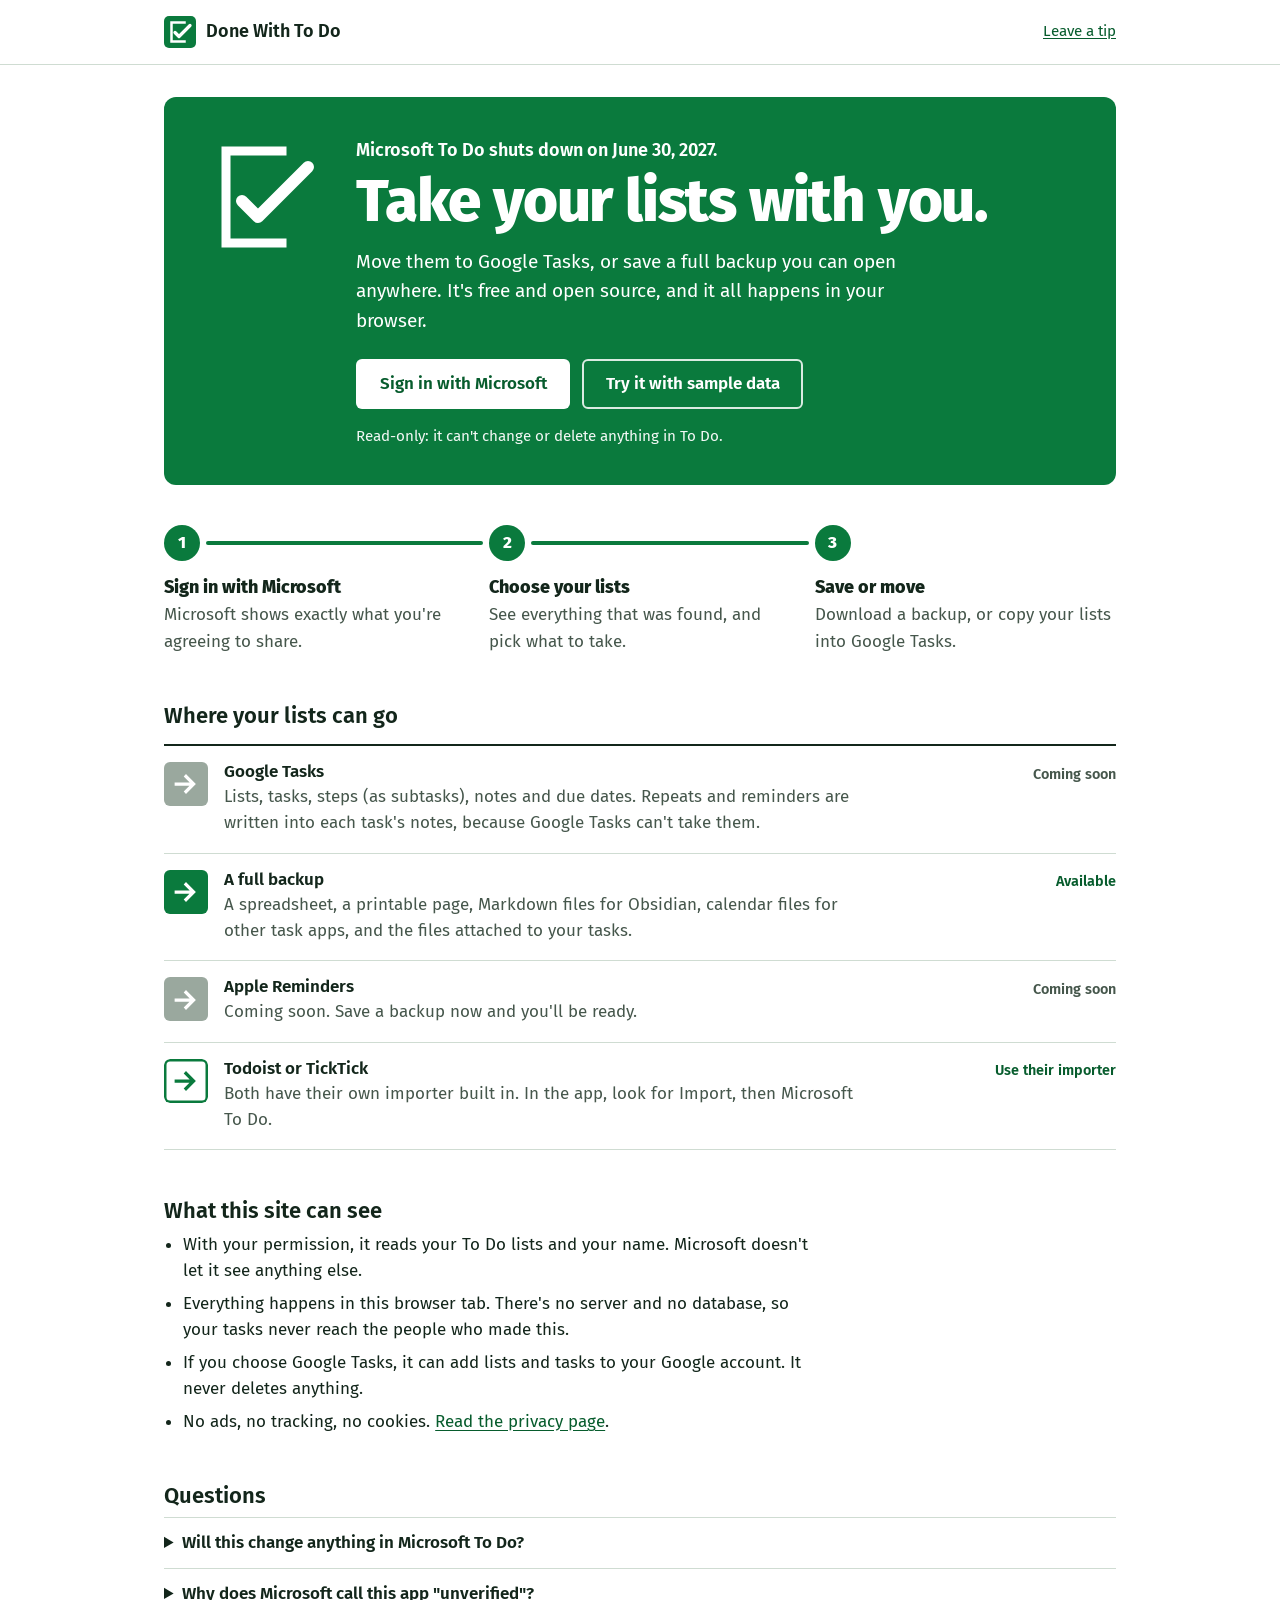
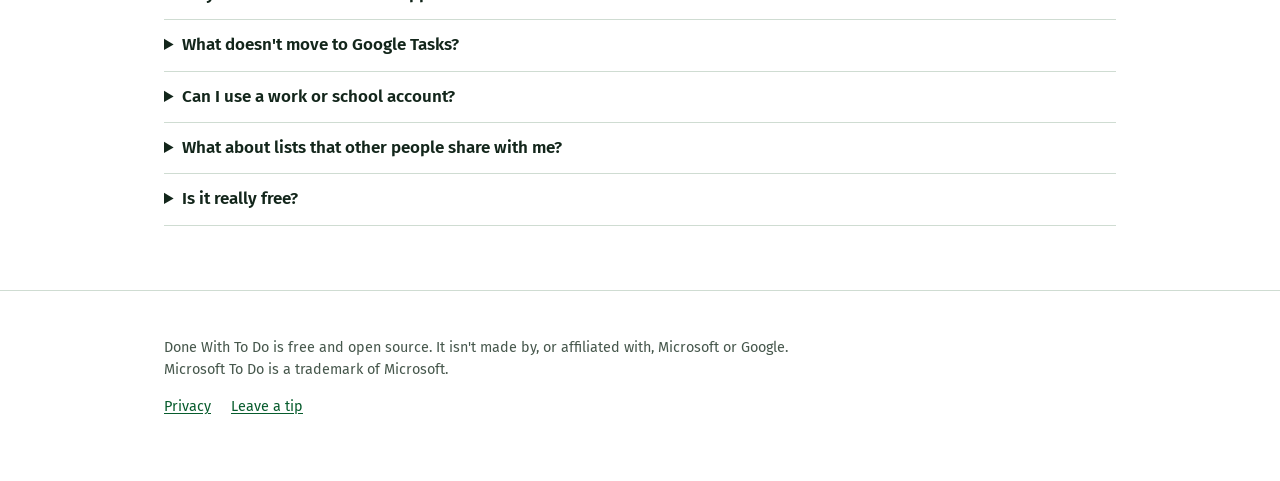
==== index.html @ 07e8172c "Add a link-preview image and canonical addresses Links shared on Reddit, X, Discord and elsewhere no" ====
<!DOCTYPE html>
<html lang="en">
<head>
  <meta charset="utf-8">
  <meta name="viewport" content="width=device-width, initial-scale=1">
  <meta http-equiv="Content-Security-Policy" content="default-src 'none'; script-src 'self' https://accounts.google.com/gsi/client; style-src 'self' 'unsafe-inline' https://accounts.google.com/gsi/style; font-src 'self'; img-src 'self' data: blob:; connect-src https://login.microsoftonline.com https://graph.microsoft.com https://tasks.googleapis.com https://accounts.google.com/gsi/ https://oauth2.googleapis.com; frame-src https://accounts.google.com/gsi/; base-uri 'none'; form-action 'none'; object-src 'none'">
  <meta name="color-scheme" content="light">
  <title>Done With To Do: take your Microsoft To Do lists with you</title>
  <meta name="description" content="Microsoft To Do shuts down on June 30, 2027. Move your lists to Google Tasks or save a full backup. Free, open source, and it all happens in your browser.">
  <meta property="og:title" content="Done With To Do">
  <meta property="og:description" content="Microsoft To Do shuts down on June 30, 2027. Move your lists to Google Tasks or save a full backup. Free and open source.">
  <meta property="og:type" content="website">
  <meta property="og:url" content="https://lifeboatlabs.github.io/done-with-todo/">
  <meta property="og:image" content="https://lifeboatlabs.github.io/done-with-todo/og-image.png">
  <meta property="og:image:width" content="1200">
  <meta property="og:image:height" content="630">
  <meta property="og:image:alt" content="Done With To Do: Microsoft To Do shuts down on June 30, 2027. Back up your lists, or move them to Google Tasks.">
  <meta name="twitter:card" content="summary_large_image">
  <link rel="canonical" href="https://lifeboatlabs.github.io/done-with-todo/">
  <link rel="icon" href="favicon.svg?v=4" type="image/svg+xml">
  <link rel="stylesheet" href="styles.css?v=4">
  <script src="config.js?v=4" defer></script>
  <script src="core.js?v=4" defer></script>
  <script src="zip.js?v=4" defer></script>
  <script src="microsoft.js?v=4" defer></script>
  <script src="google.js?v=4" defer></script>
  <script src="app.js?v=4" defer></script>
</head>
<body>
  <a class="skip" href="#main">Skip to the main content</a>

  <header class="site-header">
    <div class="wrap header-row">
      <a class="brand" href="./">
        <svg class="brand-mark" viewBox="0 0 64 64" aria-hidden="true"><rect width="64" height="64" rx="10"/><path class="mark-door" d="M41 13H15v38h26"/><path class="mark-check" d="M22 33l8 8 22-22"/></svg>
        <span>Done With To Do</span>
      </a>
      <nav class="header-links" aria-label="Project">
        <a id="header-source" href="#" hidden>Source code</a>
        <a id="header-donate" href="#" hidden>Leave a tip</a>
      </nav>
    </div>
  </header>

  <main id="main" class="wrap">
    <noscript><p class="notice notice-stop">This page needs JavaScript to read your lists. Nothing is sent anywhere except straight to Microsoft or Google.</p></noscript>

    <!-- Only the site owner sees this box, until the settings in config.js are filled in. -->
    <aside id="setup" class="notice notice-caution setup" hidden aria-labelledby="setup-title">
      <h2 id="setup-title">Setup mode</h2>
      <p>This box is for the person setting up the site. It disappears once <code>config.js</code> has a Microsoft client ID.</p>
      <dl class="setup-values">
        <dt>Site address, for Microsoft (redirect URI)</dt>
        <dd><code id="setup-address"></code> <button type="button" class="btn-small" data-copy="setup-address">Copy</button></dd>
        <dt>Site origin, for Google (JavaScript origin)</dt>
        <dd><code id="setup-origin"></code> <button type="button" class="btn-small" data-copy="setup-origin">Copy</button></dd>
      </dl>
      <ul class="setup-status">
        <li id="setup-ms-status"></li>
        <li id="setup-google-status"></li>
        <li id="setup-donate-status"></li>
      </ul>
      <p id="setup-file-warning" hidden><strong>You opened this page as a file.</strong> Sign-in only works from the site's web address, such as https://yourname.github.io/done-with-todo/.</p>
    </aside>

    <!-- START -->
    <section id="view-start" class="view" hidden aria-labelledby="start-title">
      <div class="sign">
        <svg class="sign-pictogram" viewBox="0 0 120 120" aria-hidden="true">
          <path class="pict-door" d="M78 14H22v92h56"/>
          <path class="pict-check" d="M38 64l16 16 50-50"/>
        </svg>
        <div class="sign-body">
          <p class="sign-lead">Microsoft To Do shuts down on June 30, 2027.</p>
          <h1 id="start-title" tabindex="-1">Take your lists with you.</h1>
          <p class="sign-text">Move them to Google Tasks, or save a full backup you can open anywhere. It's free and open source, and it all happens in your browser.</p>
          <div class="sign-actions">
            <button type="button" id="signin-ms" class="btn btn-sign">Sign in with Microsoft</button>
            <button type="button" id="try-demo" class="btn btn-sign-quiet">Try it with sample data</button>
          </div>
          <p class="sign-small" id="signin-note">Read-only: it can't change or delete anything in To Do.</p>
        </div>
      </div>

      <ol class="route" aria-label="How it works">
        <li><strong>Sign in with Microsoft</strong><span>Microsoft shows exactly what you're agreeing to share.</span></li>
        <li><strong>Choose your lists</strong><span>See everything that was found, and pick what to take.</span></li>
        <li><strong>Save or move</strong><span>Download a backup, or copy your lists into Google Tasks.</span></li>
      </ol>

      <section class="block" aria-labelledby="dest-title">
        <h2 id="dest-title">Where your lists can go</h2>
        <ul class="directions">
          <li class="direction">
            <span class="direction-arrow" aria-hidden="true"></span>
            <div><h3>Google Tasks</h3><p>Lists, tasks, steps (as subtasks), notes and due dates. Repeats and reminders are written into each task's notes, because Google Tasks can't take them.</p></div>
            <span class="direction-state" id="dest-google-state">Available</span>
          </li>
          <li class="direction">
            <span class="direction-arrow" aria-hidden="true"></span>
            <div><h3>A full backup</h3><p>A spreadsheet, a printable page, Markdown files for Obsidian, calendar files for other task apps, and the files attached to your tasks.</p></div>
            <span class="direction-state">Available</span>
          </li>
          <li class="direction direction-later">
            <span class="direction-arrow" aria-hidden="true"></span>
            <div><h3>Apple Reminders</h3><p>Coming soon. Save a backup now and you'll be ready.</p></div>
            <span class="direction-state">Coming soon</span>
          </li>
          <li class="direction direction-elsewhere">
            <span class="direction-arrow" aria-hidden="true"></span>
            <div><h3>Todoist or TickTick</h3><p>Both have their own importer built in. In the app, look for Import, then Microsoft To Do.</p></div>
            <span class="direction-state">Use their importer</span>
          </li>
        </ul>
      </section>

      <section class="block" aria-labelledby="trust-title">
        <h2 id="trust-title">What this site can see</h2>
        <ul class="plain-list">
          <li>With your permission, it reads your To Do lists and your name. Microsoft doesn't let it see anything else.</li>
          <li>Everything happens in this browser tab. There's no server and no database, so your tasks never reach the people who made this.</li>
          <li>If you choose Google Tasks, it can add lists and tasks to your Google account. It never deletes anything.</li>
          <li>No ads, no tracking, no cookies. <a href="privacy.html">Read the privacy page</a><span class="source-sentence" hidden>, or <a id="trust-source" href="#">read the code</a></span>.</li>
        </ul>
      </section>

      <section class="block" aria-labelledby="faq-title">
        <h2 id="faq-title">Questions</h2>
        <details><summary>Will this change anything in Microsoft To Do?</summary><p>No. It only asks Microsoft for permission to read. Your To Do lists stay exactly as they are until Microsoft closes the app.</p></details>
        <details><summary>Why does Microsoft call this app "unverified"?</summary><p>Microsoft only gives its "verified" badge to registered companies. This is a free project made by an individual, so it shows as unverified. The code is public, so anyone can check what it does.</p></details>
        <details><summary>What doesn't move to Google Tasks?</summary><p>Google Tasks has no repeats, reminders, importance or attachments. Those details are written into each task's notes, and kept in full in the backup. Microsoft doesn't share My Day or list groups with other apps, so nothing can copy those.</p></details>
        <details><summary>Can I use a work or school account?</summary><p>Usually. Some organisations block apps they haven't approved. If yours does, Microsoft will say an administrator needs to approve it. Microsoft is moving work and school accounts to Planner.</p></details>
        <details><summary>What about lists that other people share with me?</summary><p>They're included. The people on a shared list don't come along, so share the new list with them again in your new app.</p></details>
        <details><summary>Is it really free?</summary><p>Yes, with no catch. If it helps you, a star on GitHub helps other people find it<span class="donate-sentence" hidden>, and a <a class="donate-link" href="#">tip</a> keeps it going</span>.</p></details>
      </section>
    </section>

    <!-- LOADING -->
    <section id="view-loading" class="view" hidden aria-labelledby="loading-title">
      <div class="panel">
        <h1 id="loading-title" tabindex="-1">Reading your lists</h1>
        <p id="loading-detail" aria-live="polite">Connecting to Microsoft.</p>
        <progress id="loading-bar" aria-labelledby="loading-title"></progress>
        <p class="muted">Big accounts can take a minute or two. Nothing is being changed.</p>
      </div>
    </section>

    <!-- OVERVIEW -->
    <section id="view-overview" class="view" hidden aria-labelledby="overview-title">
      <div class="overview-head">
        <div>
          <h1 id="overview-title" tabindex="-1">Here's what we found</h1>
          <p id="ov-account" class="muted"></p>
        </div>
        <button type="button" id="start-over" class="btn btn-quiet">Start over</button>
      </div>
      <p id="ov-summary" class="summary"></p>
      <div id="ov-att-warning" class="notice notice-caution" hidden>
        <p id="ov-att-text"></p>
        <details><summary>Technical details</summary><pre id="ov-att-details"></pre></details>
      </div>
      <p id="ov-empty" class="notice notice-caution" hidden>No tasks were found in this account. If you use To Do with a different Microsoft account, such as a work account, click Start over and choose that one.</p>

      <section class="block" aria-labelledby="lists-title">
        <div class="block-head">
          <h2 id="lists-title">Your lists</h2>
          <p class="inline-actions"><button type="button" id="ov-select-all" class="btn-link">Select all</button> <button type="button" id="ov-select-none" class="btn-link">Select none</button></p>
        </div>
        <div class="table-scroll">
          <table class="lists">
            <thead><tr><th scope="col"><span class="visually-hidden">Include</span></th><th scope="col">List</th><th scope="col" class="num">Open</th><th scope="col" class="num">Done</th></tr></thead>
            <tbody id="ov-lists"></tbody>
          </table>
        </div>
        <p class="muted small">The backup always includes every list. Your choices here decide what moves to Google Tasks.</p>
      </section>

      <div class="destinations">
        <section class="dest dest-backup" aria-labelledby="backup-title">
          <h2 id="backup-title">Save a full backup</h2>
          <p>One zip file with a spreadsheet, a printable page, Markdown for Obsidian, calendar files for other task apps<span id="backup-att-phrase">, and your attachments</span>.</p>
          <label class="check" id="opt-attachments-row"><input type="checkbox" id="opt-attachments" checked> <span id="opt-attachments-label">Include attachments</span></label>
          <p class="actions">
            <button type="button" id="backup-zip" class="btn btn-go">Download backup (.zip)</button>
          </p>
          <p class="actions-secondary">
            <button type="button" id="backup-print" class="btn-link">Open a printable page</button>
            <button type="button" id="backup-csv" class="btn-link">Download just the spreadsheet</button>
          </p>
          <p id="backup-status" class="status" aria-live="polite"></p>
          <div id="backup-thanks" class="thanks" hidden></div>
        </section>

        <section class="dest dest-google" aria-labelledby="google-title">
          <h2 id="google-title">Move to Google Tasks</h2>
          <p>Each list you picked becomes a new list in Google Tasks. Steps become subtasks. Repeats, reminders and importance go into each task's notes.</p>
          <label class="check"><input type="checkbox" id="opt-completed"> <span>Copy completed tasks too</span></label>
          <p class="actions">
            <button type="button" id="google-move" class="btn btn-go">Move to Google Tasks</button>
          </p>
          <p id="google-estimate" class="muted small"></p>
          <p id="google-status" class="status" aria-live="polite"></p>
        </section>
      </div>

      <section class="block" aria-labelledby="other-title">
        <h2 id="other-title">Somewhere else?</h2>
        <ul class="plain-list">
          <li><strong>Apple Reminders:</strong> coming soon. Save the backup now and you'll be ready.</li>
          <li><strong>Todoist or TickTick:</strong> both have an importer built in. Look for Import, then Microsoft To Do.</li>
          <li><strong>Obsidian, Thunderbird, Nextcloud and other apps:</strong> use the Markdown or calendar files in the backup.</li>
        </ul>
      </section>
    </section>

    <!-- GOOGLE TRANSFER -->
    <section id="view-google" class="view" hidden aria-labelledby="g-title">
      <div class="panel" id="g-running">
        <h1 id="g-title" tabindex="-1">Copying to Google Tasks</h1>
        <p id="g-detail" aria-live="polite">Starting.</p>
        <progress id="g-bar" value="0" max="1" aria-labelledby="g-title"></progress>
        <p class="muted">Keep this tab open until it finishes. Your To Do lists aren't touched.</p>
      </div>

      <div class="panel" id="g-paused" hidden>
        <h1 tabindex="-1">Paused</h1>
        <p id="g-paused-msg"></p>
        <p class="muted">Everything copied so far is safe in Google Tasks. Continue picks up where it stopped, without making duplicates.</p>
        <p class="actions"><button type="button" id="g-continue" class="btn btn-go">Continue</button> <button type="button" id="g-stop" class="btn btn-quiet">Back to my lists</button></p>
      </div>

      <div id="g-done" hidden>
        <div class="sign sign-done">
          <svg class="sign-pictogram" viewBox="0 0 120 120" aria-hidden="true">
            <path class="pict-door" d="M78 14H22v92h56"/>
            <path class="pict-check pict-check-draw" d="M38 64l16 16 50-50"/>
          </svg>
          <div class="sign-body">
            <h1 id="g-done-title" tabindex="-1">Done. Your lists are in Google Tasks.</h1>
            <p class="sign-text" id="g-done-summary"></p>
            <div class="sign-actions">
              <a id="g-open" class="btn btn-sign" href="https://tasks.google.com/" target="_blank" rel="noopener">Open Google Tasks</a>
              <button type="button" id="g-back" class="btn btn-sign-quiet">Back to my lists</button>
            </div>
          </div>
        </div>
        <section class="block" aria-labelledby="g-notes-title">
          <h2 id="g-notes-title">Good to know</h2>
          <ul class="plain-list" id="g-done-notes"></ul>
          <details id="g-failures" hidden><summary id="g-failures-summary"></summary><ul id="g-failures-list" class="plain-list small"></ul></details>
        </section>
        <div id="g-thanks" class="thanks" hidden></div>
      </div>
    </section>

    <!-- ERROR -->
    <section id="view-error" class="view" hidden aria-labelledby="err-title">
      <div class="notice notice-stop">
        <h1 id="err-title" tabindex="-1">Something went wrong</h1>
        <p id="err-message"></p>
        <details id="err-details-box" hidden><summary>Technical details</summary><pre id="err-details"></pre></details>
        <p class="actions"><button type="button" id="err-retry" class="btn btn-go">Try again</button></p>
      </div>
    </section>
  </main>

  <footer class="site-footer">
    <div class="wrap">
      <p>Done With To Do is free and open source. It isn't made by, or affiliated with, Microsoft or Google. Microsoft To Do is a trademark of Microsoft.</p>
      <p class="footer-links"><a href="privacy.html">Privacy</a> <a id="footer-source" href="#" hidden>Source code</a> <a id="footer-donate" href="#" hidden>Leave a tip</a></p>
    </div>
  </footer>
</body>
</html>
---- styles.css ----
/*
 * Done With To Do: styles.
 * The look borrows from public safety signs: green means the way out and "go",
 * yellow means caution (setup), red means stop (errors). Colour always carries meaning.
 */

@font-face { font-family: "Fira Sans"; src: url("fira-sans-400.woff") format("woff"); font-weight: 400; font-style: normal; font-display: swap; unicode-range: U+0000-017F, U+02BB-02DC, U+2000-206F, U+20AC, U+2122, U+2190-2199, U+2212, U+2215, U+2713-2714, U+FFFD; }
@font-face { font-family: "Fira Sans"; src: url("fira-sans-600.woff") format("woff"); font-weight: 600; font-style: normal; font-display: swap; unicode-range: U+0000-017F, U+02BB-02DC, U+2000-206F, U+20AC, U+2122, U+2190-2199, U+2212, U+2215, U+2713-2714, U+FFFD; }
@font-face { font-family: "Fira Sans"; src: url("fira-sans-800.woff") format("woff"); font-weight: 800; font-style: normal; font-display: swap; unicode-range: U+0000-017F, U+02BB-02DC, U+2000-206F, U+20AC, U+2122, U+2190-2199, U+2212, U+2215, U+2713-2714, U+FFFD; }

:root {
  --green: #0a7a3d;        /* the way out: primary actions, success */
  --green-deep: #075c2d;
  --green-tint: #e3f1e8;
  --ink: #13261b;          /* text */
  --ink-soft: #46574c;     /* secondary text */
  --mist: #eef3ef;         /* quiet panels */
  --line: #cfdcd2;
  --caution: #f5c400;      /* setup mode, focus on green */
  --caution-ink: #2b2300;
  --stop: #b42318;         /* errors */
  --stop-tint: #fdeceb;
  --paper: #ffffff;
  --radius-sign: 12px;
  --radius-control: 6px;
  --font: "Fira Sans", "Segoe UI", -apple-system, BlinkMacSystemFont, Roboto, "Helvetica Neue", Arial, sans-serif;
}

*, *::before, *::after { box-sizing: border-box; }
html { -webkit-text-size-adjust: 100%; }
body {
  margin: 0; background: var(--paper); color: var(--ink);
  font-family: var(--font); font-size: 1.0625rem; line-height: 1.55;
  font-variant-numeric: lining-nums;
}
[hidden] { display: none !important; }
img, svg { display: block; }
a { color: var(--green-deep); text-underline-offset: 0.15em; }
a:hover { color: var(--green); }
code { font-family: ui-monospace, "SFMono-Regular", Menlo, Consolas, monospace; font-size: 0.92em; word-break: break-all; }
p, li { max-width: 40rem; }
h1, h2, h3 { line-height: 1.15; margin: 0 0 0.5rem; }
h1 { font-size: 2rem; font-weight: 800; letter-spacing: -0.01em; }
h2 { font-size: 1.375rem; font-weight: 600; }
h3 { font-size: 1.0625rem; font-weight: 600; margin: 0 0 0.15rem; }
h1:focus { outline: none; }

:focus-visible { outline: 3px solid var(--ink); outline-offset: 2px; }
.sign :focus-visible { outline-color: var(--caution); }

.wrap { width: 100%; max-width: 62rem; margin: 0 auto; padding: 0 1.25rem; }
.visually-hidden { position: absolute; width: 1px; height: 1px; overflow: hidden; clip: rect(0 0 0 0); white-space: nowrap; }
.skip { position: absolute; left: 1rem; top: -3rem; background: var(--ink); color: #fff; padding: 0.5rem 0.75rem; border-radius: var(--radius-control); z-index: 10; }
.skip:focus { top: 0.75rem; }
.muted { color: var(--ink-soft); }
.small { font-size: 0.9rem; }

/* ---------------------------------------------------------------- header and footer */

.site-header { border-bottom: 1px solid var(--line); }
.header-row { display: flex; align-items: center; justify-content: space-between; gap: 1rem; min-height: 4rem; }
.brand { display: inline-flex; align-items: center; gap: 0.6rem; color: var(--ink); text-decoration: none; font-weight: 600; font-size: 1.125rem; }
.brand:hover { color: var(--ink); }
.brand-mark { width: 2rem; height: 2rem; }
.brand-mark rect { fill: var(--green); }
.brand-mark path { fill: none; stroke: #fff; }
.brand-mark .mark-door { stroke-width: 5; stroke-linecap: square; }
.brand-mark .mark-check { stroke-width: 6.5; stroke-linecap: round; stroke-linejoin: round; }
.header-links { display: flex; gap: 1.25rem; font-size: 0.95rem; }

.site-footer { margin-top: 4rem; padding: 2rem 0 3rem; border-top: 1px solid var(--line); color: var(--ink-soft); font-size: 0.9rem; }
.footer-links { display: flex; flex-wrap: wrap; gap: 1.25rem; }

.site-header { margin-bottom: 2rem; }

/* ---------------------------------------------------------------- the sign (hero) */

.sign {
  display: grid; grid-template-columns: 7.5rem 1fr; gap: 2rem; align-items: start;
  background: var(--green); color: #fff; border-radius: var(--radius-sign);
  padding: 2.5rem 2.5rem 2.25rem;
}
.sign-pictogram { width: 7.5rem; height: 7.5rem; }
.sign-pictogram path { fill: none; stroke: #fff; }
.pict-door { stroke-width: 9; stroke-linecap: square; stroke-linejoin: miter; }
.pict-check { stroke-width: 12; stroke-linecap: round; stroke-linejoin: round; }
.sign-lead { margin: 0 0 0.4rem; font-size: 1.125rem; font-weight: 600; }
.sign h1 { font-size: clamp(2.4rem, 1.6rem + 3.2vw, 3.75rem); line-height: 1.02; letter-spacing: -0.02em; margin-bottom: 0.9rem; }
.sign-text { font-size: 1.1875rem; margin: 0 0 1.5rem; max-width: 36rem; }
.sign-actions { display: flex; flex-wrap: wrap; gap: 0.75rem; align-items: center; }
.sign-small { margin: 1rem 0 0; font-size: 0.95rem; opacity: 0.95; }
.sign-done { margin-bottom: 2rem; }

/* ---------------------------------------------------------------- buttons */

.btn {
  display: inline-flex; align-items: center; justify-content: center; gap: 0.5rem;
  font: inherit; font-weight: 600; line-height: 1.2; text-decoration: none; cursor: pointer;
  border: 2px solid transparent; border-radius: var(--radius-control);
  padding: 0.8rem 1.35rem; min-height: 3rem;
}
.btn:disabled { cursor: not-allowed; }
.btn-sign { background: #fff; color: var(--green-deep); }
.btn-sign:hover { background: var(--green-tint); color: var(--green-deep); }
.btn-sign:disabled { background: rgba(255, 255, 255, 0.55); color: var(--green-deep); }
.btn-sign-quiet { background: transparent; color: #fff; border-color: rgba(255, 255, 255, 0.85); }
.btn-sign-quiet:hover { background: rgba(255, 255, 255, 0.12); color: #fff; }
.btn-go { background: var(--green); color: #fff; }
.btn-go:hover { background: var(--green-deep); color: #fff; }
.btn-go:disabled { background: #a9b8ad; color: #fff; }
.btn-quiet { background: #fff; color: var(--ink); border-color: var(--line); }
.btn-quiet:hover { border-color: var(--ink-soft); }
.btn-link { font: inherit; background: none; border: 0; padding: 0.25rem 0; color: var(--green-deep); text-decoration: underline; text-underline-offset: 0.15em; cursor: pointer; }
.btn-link:hover { color: var(--green); }
.btn-small { font: inherit; font-size: 0.85rem; font-weight: 600; padding: 0.2rem 0.6rem; border-radius: 4px; border: 1.5px solid var(--caution-ink); background: transparent; color: var(--caution-ink); cursor: pointer; }
.btn[aria-busy="true"] { opacity: 0.75; cursor: progress; }

/* ---------------------------------------------------------------- the route (how it works) */

.route { list-style: none; counter-reset: stop; margin: 2.5rem 0 1rem; padding: 0; display: grid; grid-template-columns: repeat(3, 1fr); gap: 1.5rem; position: relative; }
.route li { counter-increment: stop; position: relative; padding-top: 3.1rem; max-width: none; }
.route li:not(:last-child)::after { content: ""; position: absolute; top: calc(1.125rem - 2px); left: calc(2.25rem + 6px); right: calc(-1.5rem + 6px); height: 4px; background: var(--green); border-radius: 2px; }
.route li::before {
  content: counter(stop); position: absolute; top: 0; left: 0; width: 2.25rem; height: 2.25rem; border-radius: 50%;
  background: var(--green); color: #fff; font-weight: 800; display: grid; place-items: center; box-shadow: 0 0 0 5px var(--paper);
}
.route strong { display: block; font-size: 1.125rem; }
.route span { display: block; color: var(--ink-soft); }

/* ---------------------------------------------------------------- blocks */

.block { margin-top: 3rem; }
.block-head { display: flex; flex-wrap: wrap; align-items: baseline; justify-content: space-between; gap: 0.5rem 1rem; }
.inline-actions { display: flex; gap: 1rem; margin: 0; }
.plain-list { padding-left: 1.2rem; margin: 0.5rem 0; }
.plain-list li { margin: 0.4rem 0; }

/* direction signs */
.directions { list-style: none; margin: 1rem 0 0; padding: 0; border-top: 2px solid var(--ink); }
.direction { max-width: none; display: grid; grid-template-columns: 2.75rem 1fr auto; gap: 1rem; align-items: start; padding: 1rem 0; border-bottom: 1px solid var(--line); }
.direction p { margin: 0; color: var(--ink-soft); }
.direction-arrow {
  width: 2.75rem; height: 2.75rem; border-radius: 6px; background: var(--green) no-repeat center / 1.6rem;
  background-image: url("data:image/svg+xml,%3Csvg xmlns='http://www.w3.org/2000/svg' viewBox='0 0 24 24'%3E%3Cpath d='M3 12h15M12 5l7 7-7 7' fill='none' stroke='%23fff' stroke-width='3' stroke-linecap='square'/%3E%3C/svg%3E");
}
.direction-state { font-size: 0.9rem; font-weight: 600; color: var(--green-deep); white-space: nowrap; padding-top: 0.1rem; }
.direction-later .direction-arrow { background-color: #9aa89e; }
.direction-later .direction-state, .direction-unavailable .direction-state { color: var(--ink-soft); }
.direction-elsewhere .direction-arrow { background-color: #fff; box-shadow: inset 0 0 0 2.5px var(--green);
  background-image: url("data:image/svg+xml,%3Csvg xmlns='http://www.w3.org/2000/svg' viewBox='0 0 24 24'%3E%3Cpath d='M3 12h15M12 5l7 7-7 7' fill='none' stroke='%230a7a3d' stroke-width='3' stroke-linecap='square'/%3E%3C/svg%3E"); }
.direction-unavailable .direction-arrow { background-color: #9aa89e; }

details { border-top: 1px solid var(--line); padding: 0.75rem 0; }
details:last-of-type { border-bottom: 1px solid var(--line); }
summary { cursor: pointer; font-weight: 600; }
details p { margin: 0.5rem 0 0.25rem; color: var(--ink-soft); }

/* ---------------------------------------------------------------- notices */

.notice { border-radius: 8px; padding: 1.25rem 1.5rem; margin: 0 0 2rem; }
.notice h1, .notice h2 { margin-bottom: 0.5rem; }
.notice-caution { background: var(--caution); color: var(--caution-ink); }
.notice-caution a { color: var(--caution-ink); }
.notice-stop { background: var(--stop-tint); border-left: 6px solid var(--stop); }
.notice-stop h1 { color: var(--stop); font-size: 1.75rem; }
.notice pre { white-space: pre-wrap; font-size: 0.85rem; background: rgba(255, 255, 255, 0.6); padding: 0.75rem; border-radius: 6px; }

.setup h2 { font-size: 1.25rem; font-weight: 800; }
.setup p { margin: 0.25rem 0 0.75rem; }
.setup-values { margin: 0.5rem 0; }
.setup-values dt { font-weight: 600; margin-top: 0.6rem; }
.setup-values dd { margin: 0.2rem 0 0; display: flex; flex-wrap: wrap; align-items: center; gap: 0.5rem; }
.setup-values code { background: rgba(255, 255, 255, 0.7); padding: 0.2rem 0.45rem; border-radius: 4px; }
.setup-status { margin: 0.75rem 0 0; padding-left: 1.2rem; }

/* ---------------------------------------------------------------- panels and progress */

.panel { border: 1px solid var(--line); border-radius: 10px; padding: 2rem; }
.panel h1 { font-size: 1.75rem; }
progress {
  -webkit-appearance: none; appearance: none; display: block; width: 100%; height: 14px; margin: 1rem 0;
  border: 0; border-radius: 7px; background: var(--mist); overflow: hidden; color: var(--green);
}
progress::-webkit-progress-bar { background: var(--mist); border-radius: 7px; }
progress::-webkit-progress-value { background: var(--green); border-radius: 7px; transition: width 0.3s ease; }
progress::-moz-progress-bar { background: var(--green); border-radius: 7px; }
progress:indeterminate { background: repeating-linear-gradient(-45deg, var(--mist) 0 14px, var(--green-tint) 14px 28px); background-size: 40px 14px; animation: crawl 1s linear infinite; }
progress:indeterminate::-webkit-progress-bar { background: transparent; }
progress:indeterminate::-moz-progress-bar { background: transparent; }
@keyframes crawl { to { background-position: 40px 0; } }

/* ---------------------------------------------------------------- overview */

.overview-head { display: flex; flex-wrap: wrap; justify-content: space-between; align-items: flex-start; gap: 1rem; }
.overview-head p { margin: 0; }
.summary { font-size: 1.25rem; margin: 1.25rem 0 0; max-width: 44rem; }
.table-scroll { overflow-x: auto; margin-top: 0.75rem; }
table.lists { width: 100%; border-collapse: collapse; border-top: 2px solid var(--ink); }
table.lists th { text-align: left; font-size: 0.9rem; font-weight: 600; color: var(--ink-soft); padding: 0.6rem 0.5rem; border-bottom: 1px solid var(--line); }
table.lists td { padding: 0.65rem 0.5rem; border-bottom: 1px solid var(--line); vertical-align: middle; }
table.lists .num { text-align: right; font-variant-numeric: tabular-nums; width: 4.5rem; }
table.lists .cell-check { width: 2.5rem; }
table.lists label { display: flex; flex-wrap: wrap; align-items: center; gap: 0.5rem; cursor: pointer; }
input[type="checkbox"] { width: 1.2rem; height: 1.2rem; accent-color: var(--green); margin: 0; cursor: pointer; }
.tag { font-size: 0.8rem; font-weight: 600; color: var(--ink-soft); background: var(--mist); border-radius: 4px; padding: 0.1rem 0.45rem; }
.tag-moved { color: var(--green-deep); background: var(--green-tint); }

.destinations { display: grid; grid-template-columns: 1fr 1fr; gap: 1.5rem; margin-top: 2.5rem; }
.dest { border: 1px solid var(--line); border-top: 8px solid var(--green); border-radius: 8px; padding: 1.5rem; display: flex; flex-direction: column; }
.dest p { margin: 0.25rem 0 0.75rem; }
.dest .actions { margin: 0.5rem 0 0.25rem; }
.dest-unavailable { border-top-color: #9aa89e; }
.check { display: flex; align-items: center; gap: 0.6rem; margin: 0.25rem 0 0.75rem; cursor: pointer; }
.actions { display: flex; flex-wrap: wrap; gap: 0.75rem; align-items: center; }
.actions-secondary { display: flex; flex-wrap: wrap; gap: 0.5rem 1.25rem; margin: 0.5rem 0 0; }
.status { min-height: 1.5em; margin: 0.75rem 0 0; font-weight: 600; }
.status-error { color: var(--stop); }

/* thank-you card */
.thanks { background: var(--mist); border-radius: 8px; padding: 1.25rem 1.5rem; margin-top: 1.25rem; }
.thanks p { margin: 0 0 0.75rem; }
.thanks .thanks-title { font-weight: 800; font-size: 1.125rem; margin-bottom: 0.25rem; }

/* privacy page */
.prose h1 { font-size: 2.25rem; }
.prose h2 { margin-top: 2.25rem; }
.prose code { background: var(--mist); padding: 0.05rem 0.3rem; border-radius: 4px; }

/* ---------------------------------------------------------------- the one moment of motion: the check draws itself */

.pict-check-draw { stroke-dasharray: 120; stroke-dashoffset: 120; animation: draw 0.7s ease-out 0.2s forwards; }
@keyframes draw { to { stroke-dashoffset: 0; } }
@media (prefers-reduced-motion: reduce) {
  .pict-check-draw { animation: none; stroke-dashoffset: 0; }
  progress:indeterminate { animation: none; }
  progress::-webkit-progress-value { transition: none; }
}

/* ---------------------------------------------------------------- small screens */

@media (max-width: 720px) {
  .site-header { margin-bottom: 1.25rem; }
  .sign { grid-template-columns: 1fr; gap: 1rem; padding: 1.75rem 1.4rem; }
  .sign-pictogram { width: 4rem; height: 4rem; }
  .sign-text { font-size: 1.0625rem; }
  .sign-actions .btn { width: 100%; }
  .route { grid-template-columns: 1fr; gap: 1.25rem; }
  .route li { padding: 0 0 0 3.25rem; min-height: 2.25rem; }
  .route li:not(:last-child)::after { top: calc(2.25rem + 6px); bottom: calc(-1.25rem + 6px); left: calc(1.125rem - 2px); right: auto; width: 4px; height: auto; }
  .direction { grid-template-columns: 2.75rem 1fr; }
  .direction-state { grid-column: 2; padding-top: 0; }
  .destinations { grid-template-columns: 1fr; }
  .header-links { gap: 0.9rem; font-size: 0.9rem; }
  .panel { padding: 1.5rem 1.25rem; }
}
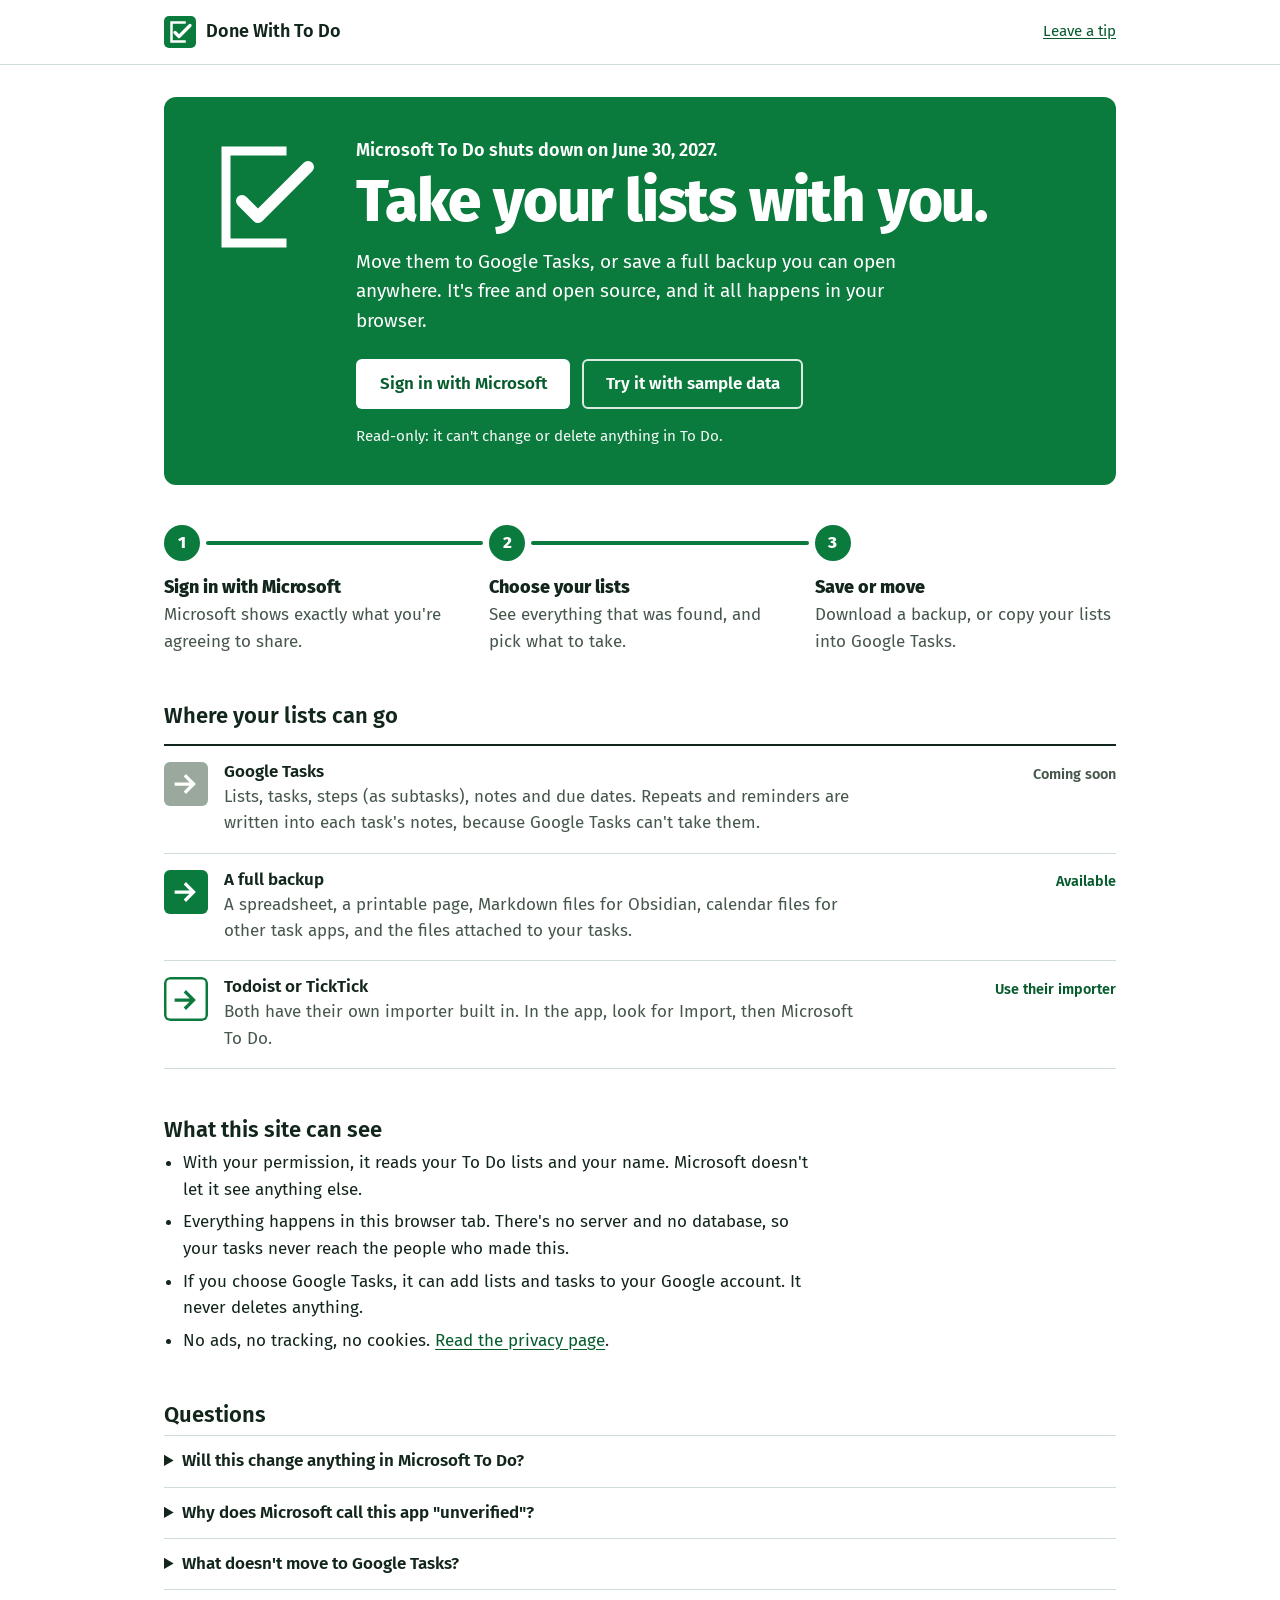
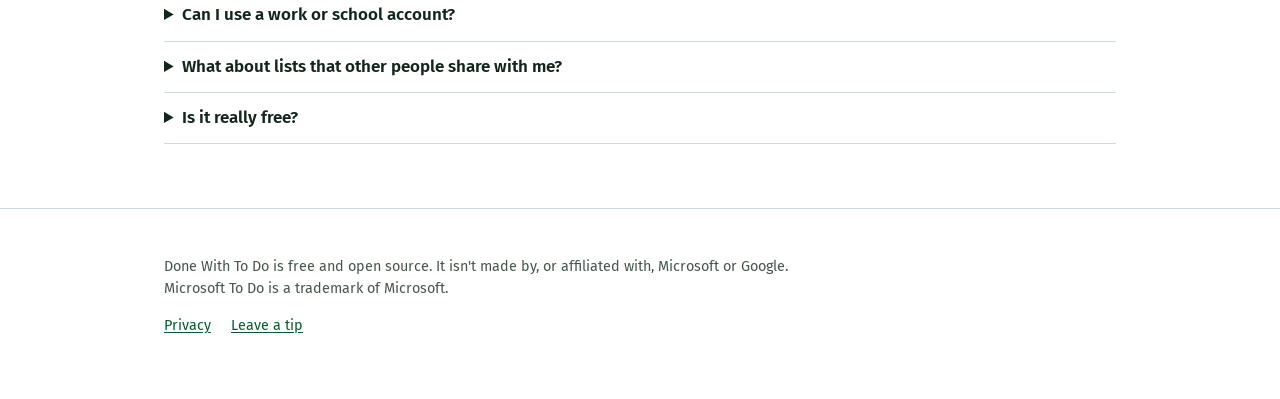
==== commit d881f780: "Drop Apple Reminders Adding lists to Reminders needed an Apple Shortcut built by hand, which turned " ====
--- a/index.html
+++ b/index.html
@@ -17,14 +17,14 @@
   <meta property="og:image:alt" content="Done With To Do: Microsoft To Do shuts down on June 30, 2027. Back up your lists, or move them to Google Tasks.">
   <meta name="twitter:card" content="summary_large_image">
   <link rel="canonical" href="https://lifeboatlabs.github.io/done-with-todo/">
-  <link rel="icon" href="favicon.svg?v=4" type="image/svg+xml">
-  <link rel="stylesheet" href="styles.css?v=4">
-  <script src="config.js?v=4" defer></script>
-  <script src="core.js?v=4" defer></script>
-  <script src="zip.js?v=4" defer></script>
-  <script src="microsoft.js?v=4" defer></script>
-  <script src="google.js?v=4" defer></script>
-  <script src="app.js?v=4" defer></script>
+  <link rel="icon" href="favicon.svg?v=8" type="image/svg+xml">
+  <link rel="stylesheet" href="styles.css?v=8">
+  <script src="config.js?v=8" defer></script>
+  <script src="core.js?v=8" defer></script>
+  <script src="zip.js?v=8" defer></script>
+  <script src="microsoft.js?v=8" defer></script>
+  <script src="google.js?v=8" defer></script>
+  <script src="app.js?v=8" defer></script>
 </head>
 <body>
   <a class="skip" href="#main">Skip to the main content</a>
@@ -101,11 +101,6 @@
             <div><h3>A full backup</h3><p>A spreadsheet, a printable page, Markdown files for Obsidian, calendar files for other task apps, and the files attached to your tasks.</p></div>
             <span class="direction-state">Available</span>
           </li>
-          <li class="direction direction-later">
-            <span class="direction-arrow" aria-hidden="true"></span>
-            <div><h3>Apple Reminders</h3><p>Coming soon. Save a backup now and you'll be ready.</p></div>
-            <span class="direction-state">Coming soon</span>
-          </li>
           <li class="direction direction-elsewhere">
             <span class="direction-arrow" aria-hidden="true"></span>
             <div><h3>Todoist or TickTick</h3><p>Both have their own importer built in. In the app, look for Import, then Microsoft To Do.</p></div>
@@ -126,7 +121,7 @@
 
       <section class="block" aria-labelledby="faq-title">
         <h2 id="faq-title">Questions</h2>
-        <details><summary>Will this change anything in Microsoft To Do?</summary><p>No. It only asks Microsoft for permission to read. Your To Do lists stay exactly as they are until Microsoft closes the app.</p></details>
+        <details><summary>Will this change anything in Microsoft To Do?</summary><p>No. It only asks Microsoft for permission to read. If you choose to include attached files, Microsoft makes it ask for wider permission, because that's the only way Microsoft shares them, but the page still only reads. Your To Do lists stay exactly as they are until Microsoft closes the app.</p></details>
         <details><summary>Why does Microsoft call this app "unverified"?</summary><p>Microsoft only gives its "verified" badge to registered companies. This is a free project made by an individual, so it shows as unverified. The code is public, so anyone can check what it does.</p></details>
         <details><summary>What doesn't move to Google Tasks?</summary><p>Google Tasks has no repeats, reminders, importance or attachments. Those details are written into each task's notes, and kept in full in the backup. Microsoft doesn't share My Day or list groups with other apps, so nothing can copy those.</p></details>
         <details><summary>Can I use a work or school account?</summary><p>Usually. Some organisations block apps they haven't approved. If yours does, Microsoft will say an administrator needs to approve it. Microsoft is moving work and school accounts to Planner.</p></details>
@@ -157,6 +152,7 @@
       <p id="ov-summary" class="summary"></p>
       <div id="ov-att-warning" class="notice notice-caution" hidden>
         <p id="ov-att-text"></p>
+        <p class="actions" id="ov-att-allow-row" hidden><button type="button" id="ov-att-allow" class="btn btn-go">Include attached files</button></p>
         <details><summary>Technical details</summary><pre id="ov-att-details"></pre></details>
       </div>
       <p id="ov-empty" class="notice notice-caution" hidden>No tasks were found in this account. If you use To Do with a different Microsoft account, such as a work account, click Start over and choose that one.</p>
@@ -206,7 +202,6 @@
       <section class="block" aria-labelledby="other-title">
         <h2 id="other-title">Somewhere else?</h2>
         <ul class="plain-list">
-          <li><strong>Apple Reminders:</strong> coming soon. Save the backup now and you'll be ready.</li>
           <li><strong>Todoist or TickTick:</strong> both have an importer built in. Look for Import, then Microsoft To Do.</li>
           <li><strong>Obsidian, Thunderbird, Nextcloud and other apps:</strong> use the Markdown or calendar files in the backup.</li>
         </ul>
--- a/styles.css
+++ b/styles.css
@@ -144,8 +144,7 @@
   background-image: url("data:image/svg+xml,%3Csvg xmlns='http://www.w3.org/2000/svg' viewBox='0 0 24 24'%3E%3Cpath d='M3 12h15M12 5l7 7-7 7' fill='none' stroke='%23fff' stroke-width='3' stroke-linecap='square'/%3E%3C/svg%3E");
 }
 .direction-state { font-size: 0.9rem; font-weight: 600; color: var(--green-deep); white-space: nowrap; padding-top: 0.1rem; }
-.direction-later .direction-arrow { background-color: #9aa89e; }
-.direction-later .direction-state, .direction-unavailable .direction-state { color: var(--ink-soft); }
+.direction-unavailable .direction-state { color: var(--ink-soft); }
 .direction-elsewhere .direction-arrow { background-color: #fff; box-shadow: inset 0 0 0 2.5px var(--green);
   background-image: url("data:image/svg+xml,%3Csvg xmlns='http://www.w3.org/2000/svg' viewBox='0 0 24 24'%3E%3Cpath d='M3 12h15M12 5l7 7-7 7' fill='none' stroke='%230a7a3d' stroke-width='3' stroke-linecap='square'/%3E%3C/svg%3E"); }
 .direction-unavailable .direction-arrow { background-color: #9aa89e; }
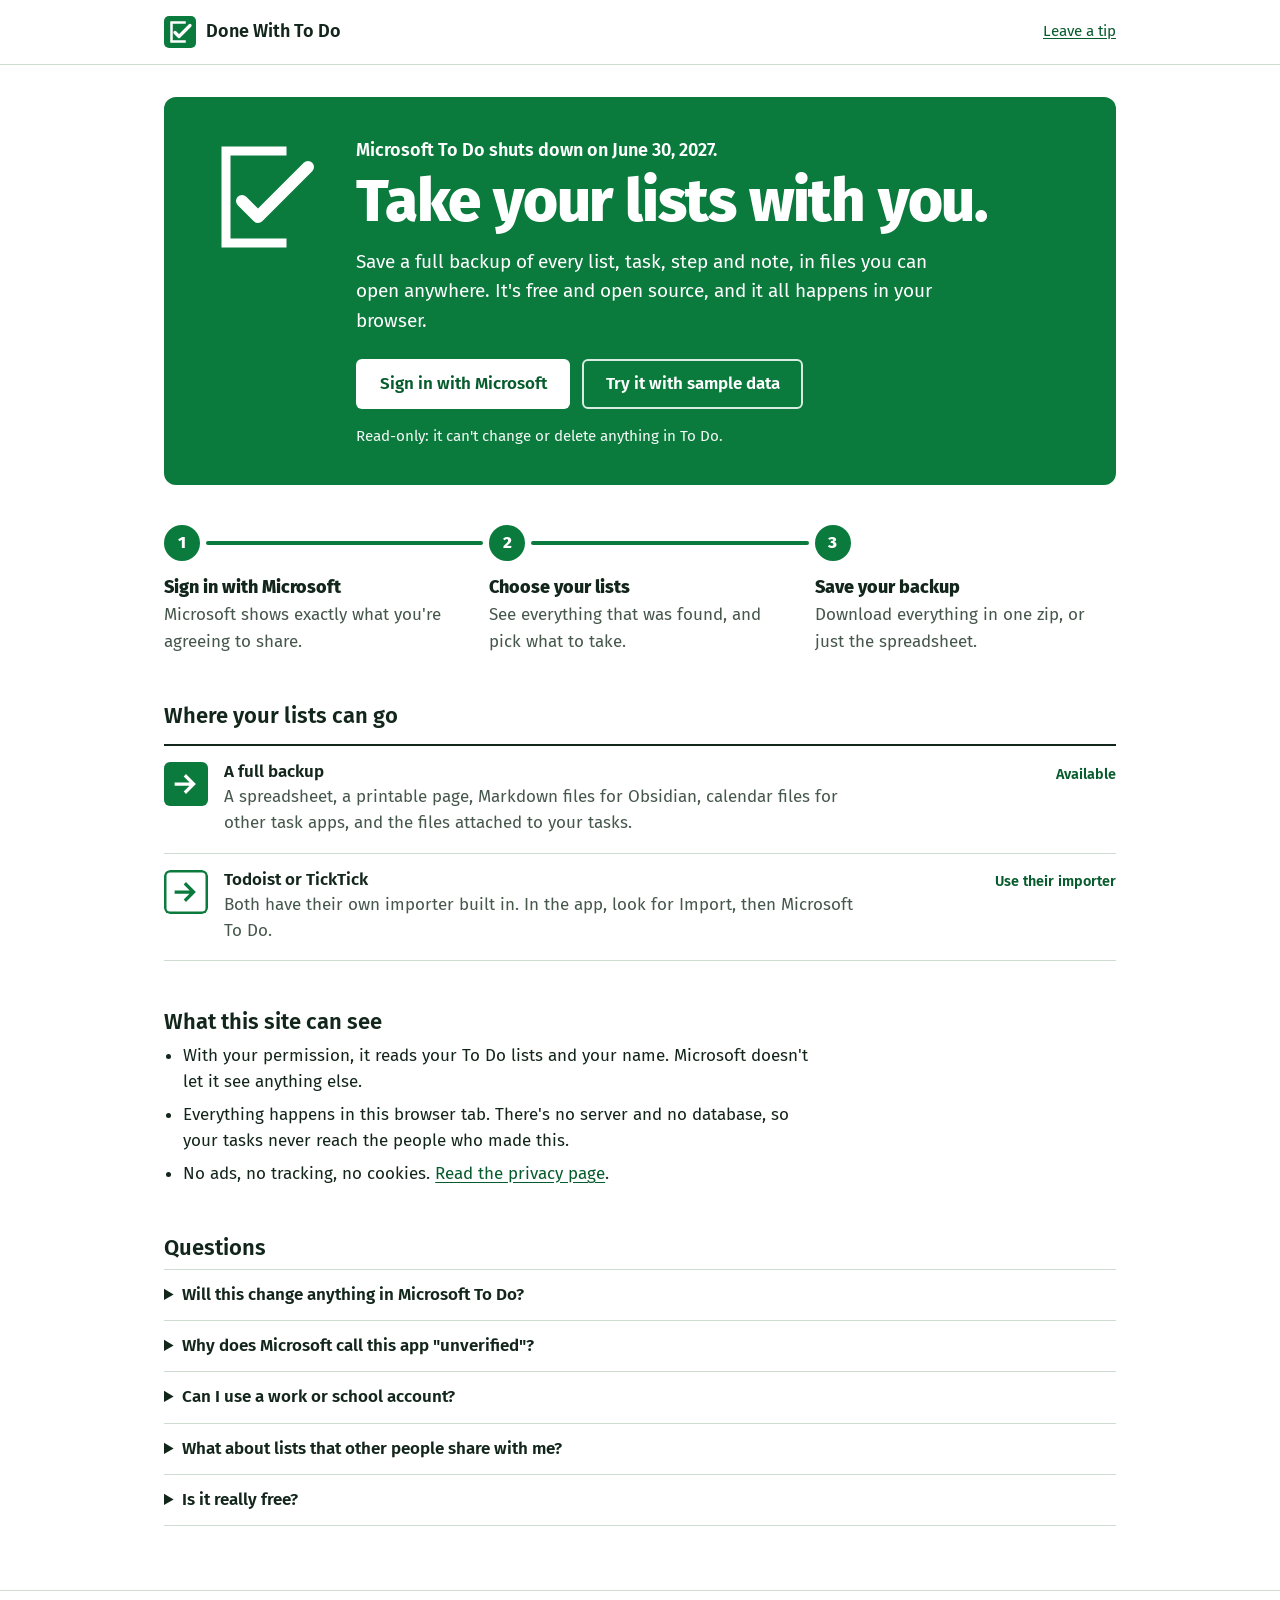
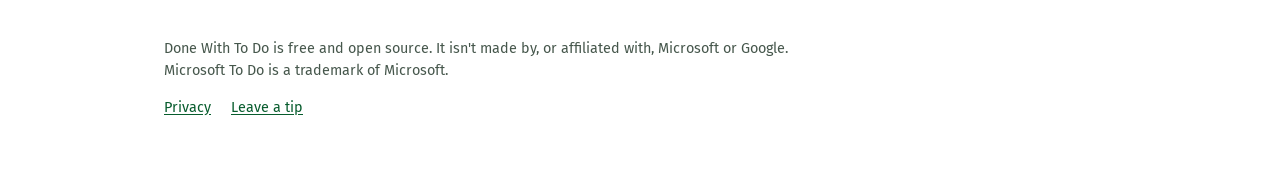
==== commit 87a940b4: "Hide Google Tasks until Google approves the app The site now only shows what works today. While goog" ====
--- a/index.html
+++ b/index.html
@@ -6,25 +6,25 @@
   <meta http-equiv="Content-Security-Policy" content="default-src 'none'; script-src 'self' https://accounts.google.com/gsi/client; style-src 'self' 'unsafe-inline' https://accounts.google.com/gsi/style; font-src 'self'; img-src 'self' data: blob:; connect-src https://login.microsoftonline.com https://graph.microsoft.com https://tasks.googleapis.com https://accounts.google.com/gsi/ https://oauth2.googleapis.com; frame-src https://accounts.google.com/gsi/; base-uri 'none'; form-action 'none'; object-src 'none'">
   <meta name="color-scheme" content="light">
   <title>Done With To Do: take your Microsoft To Do lists with you</title>
-  <meta name="description" content="Microsoft To Do shuts down on June 30, 2027. Move your lists to Google Tasks or save a full backup. Free, open source, and it all happens in your browser.">
+  <meta name="description" content="Microsoft To Do shuts down on June 30, 2027. Save a full backup of every list, task, step and note: a spreadsheet, a printable page, Markdown and calendar files. Free, open source, and it all happens in your browser.">
   <meta property="og:title" content="Done With To Do">
-  <meta property="og:description" content="Microsoft To Do shuts down on June 30, 2027. Move your lists to Google Tasks or save a full backup. Free and open source.">
+  <meta property="og:description" content="Microsoft To Do shuts down on June 30, 2027. Back up every list, task and note before it goes. Free and open source.">
   <meta property="og:type" content="website">
   <meta property="og:url" content="https://lifeboatlabs.github.io/done-with-todo/">
   <meta property="og:image" content="https://lifeboatlabs.github.io/done-with-todo/og-image.png">
   <meta property="og:image:width" content="1200">
   <meta property="og:image:height" content="630">
-  <meta property="og:image:alt" content="Done With To Do: Microsoft To Do shuts down on June 30, 2027. Back up your lists, or move them to Google Tasks.">
+  <meta property="og:image:alt" content="Done With To Do: Microsoft To Do shuts down on June 30, 2027. Back up every list, task and note before it goes.">
   <meta name="twitter:card" content="summary_large_image">
   <link rel="canonical" href="https://lifeboatlabs.github.io/done-with-todo/">
-  <link rel="icon" href="favicon.svg?v=8" type="image/svg+xml">
-  <link rel="stylesheet" href="styles.css?v=8">
-  <script src="config.js?v=8" defer></script>
-  <script src="core.js?v=8" defer></script>
-  <script src="zip.js?v=8" defer></script>
-  <script src="microsoft.js?v=8" defer></script>
-  <script src="google.js?v=8" defer></script>
-  <script src="app.js?v=8" defer></script>
+  <link rel="icon" href="favicon.svg?v=9" type="image/svg+xml">
+  <link rel="stylesheet" href="styles.css?v=9">
+  <script src="config.js?v=9" defer></script>
+  <script src="core.js?v=9" defer></script>
+  <script src="zip.js?v=9" defer></script>
+  <script src="microsoft.js?v=9" defer></script>
+  <script src="google.js?v=9" defer></script>
+  <script src="app.js?v=9" defer></script>
 </head>
 <body>
   <a class="skip" href="#main">Skip to the main content</a>
@@ -73,7 +73,7 @@
         <div class="sign-body">
           <p class="sign-lead">Microsoft To Do shuts down on June 30, 2027.</p>
           <h1 id="start-title" tabindex="-1">Take your lists with you.</h1>
-          <p class="sign-text">Move them to Google Tasks, or save a full backup you can open anywhere. It's free and open source, and it all happens in your browser.</p>
+          <p class="sign-text" id="start-text">Save a full backup of every list, task, step and note, in files you can open anywhere. It's free and open source, and it all happens in your browser.</p>
           <div class="sign-actions">
             <button type="button" id="signin-ms" class="btn btn-sign">Sign in with Microsoft</button>
             <button type="button" id="try-demo" class="btn btn-sign-quiet">Try it with sample data</button>
@@ -85,13 +85,13 @@
       <ol class="route" aria-label="How it works">
         <li><strong>Sign in with Microsoft</strong><span>Microsoft shows exactly what you're agreeing to share.</span></li>
         <li><strong>Choose your lists</strong><span>See everything that was found, and pick what to take.</span></li>
-        <li><strong>Save or move</strong><span>Download a backup, or copy your lists into Google Tasks.</span></li>
+        <li id="route-save"><strong>Save your backup</strong><span>Download everything in one zip, or just the spreadsheet.</span></li>
       </ol>
 
       <section class="block" aria-labelledby="dest-title">
         <h2 id="dest-title">Where your lists can go</h2>
         <ul class="directions">
-          <li class="direction">
+          <li class="direction" id="dir-google" hidden>
             <span class="direction-arrow" aria-hidden="true"></span>
             <div><h3>Google Tasks</h3><p>Lists, tasks, steps (as subtasks), notes and due dates. Repeats and reminders are written into each task's notes, because Google Tasks can't take them.</p></div>
             <span class="direction-state" id="dest-google-state">Available</span>
@@ -114,7 +114,7 @@
         <ul class="plain-list">
           <li>With your permission, it reads your To Do lists and your name. Microsoft doesn't let it see anything else.</li>
           <li>Everything happens in this browser tab. There's no server and no database, so your tasks never reach the people who made this.</li>
-          <li>If you choose Google Tasks, it can add lists and tasks to your Google account. It never deletes anything.</li>
+          <li id="trust-google" hidden>If you choose Google Tasks, it can add lists and tasks to your Google account. It never deletes anything.</li>
           <li>No ads, no tracking, no cookies. <a href="privacy.html">Read the privacy page</a><span class="source-sentence" hidden>, or <a id="trust-source" href="#">read the code</a></span>.</li>
         </ul>
       </section>
@@ -123,7 +123,7 @@
         <h2 id="faq-title">Questions</h2>
         <details><summary>Will this change anything in Microsoft To Do?</summary><p>No. It only asks Microsoft for permission to read. If you choose to include attached files, Microsoft makes it ask for wider permission, because that's the only way Microsoft shares them, but the page still only reads. Your To Do lists stay exactly as they are until Microsoft closes the app.</p></details>
         <details><summary>Why does Microsoft call this app "unverified"?</summary><p>Microsoft only gives its "verified" badge to registered companies. This is a free project made by an individual, so it shows as unverified. The code is public, so anyone can check what it does.</p></details>
-        <details><summary>What doesn't move to Google Tasks?</summary><p>Google Tasks has no repeats, reminders, importance or attachments. Those details are written into each task's notes, and kept in full in the backup. Microsoft doesn't share My Day or list groups with other apps, so nothing can copy those.</p></details>
+        <details id="faq-google" hidden><summary>What doesn't move to Google Tasks?</summary><p>Google Tasks has no repeats, reminders, importance or attachments. Those details are written into each task's notes, and kept in full in the backup. Microsoft doesn't share My Day or list groups with other apps, so nothing can copy those.</p></details>
         <details><summary>Can I use a work or school account?</summary><p>Usually. Some organisations block apps they haven't approved. If yours does, Microsoft will say an administrator needs to approve it. Microsoft is moving work and school accounts to Planner.</p></details>
         <details><summary>What about lists that other people share with me?</summary><p>They're included. The people on a shared list don't come along, so share the new list with them again in your new app.</p></details>
         <details><summary>Is it really free?</summary><p>Yes, with no catch. If it helps you, a star on GitHub helps other people find it<span class="donate-sentence" hidden>, and a <a class="donate-link" href="#">tip</a> keeps it going</span>.</p></details>
@@ -160,18 +160,18 @@
       <section class="block" aria-labelledby="lists-title">
         <div class="block-head">
           <h2 id="lists-title">Your lists</h2>
-          <p class="inline-actions"><button type="button" id="ov-select-all" class="btn-link">Select all</button> <button type="button" id="ov-select-none" class="btn-link">Select none</button></p>
+          <p class="inline-actions" id="ov-pick-actions" hidden><button type="button" id="ov-select-all" class="btn-link">Select all</button> <button type="button" id="ov-select-none" class="btn-link">Select none</button></p>
         </div>
         <div class="table-scroll">
-          <table class="lists">
+          <table class="lists no-pick" id="ov-table">
             <thead><tr><th scope="col"><span class="visually-hidden">Include</span></th><th scope="col">List</th><th scope="col" class="num">Open</th><th scope="col" class="num">Done</th></tr></thead>
             <tbody id="ov-lists"></tbody>
           </table>
         </div>
-        <p class="muted small">The backup always includes every list. Your choices here decide what moves to Google Tasks.</p>
-      </section>
-
-      <div class="destinations">
+        <p class="muted small" id="ov-pick-note" hidden>The backup always includes every list. Your choices here decide what moves to Google Tasks.</p>
+      </section>
+
+      <div class="destinations destinations-single" id="destinations">
         <section class="dest dest-backup" aria-labelledby="backup-title">
           <h2 id="backup-title">Save a full backup</h2>
           <p>One zip file with a spreadsheet, a printable page, Markdown for Obsidian, calendar files for other task apps<span id="backup-att-phrase">, and your attachments</span>.</p>
@@ -187,7 +187,7 @@
           <div id="backup-thanks" class="thanks" hidden></div>
         </section>
 
-        <section class="dest dest-google" aria-labelledby="google-title">
+        <section class="dest dest-google" id="dest-google-card" aria-labelledby="google-title" hidden>
           <h2 id="google-title">Move to Google Tasks</h2>
           <p>Each list you picked becomes a new list in Google Tasks. Steps become subtasks. Repeats, reminders and importance go into each task's notes.</p>
           <label class="check"><input type="checkbox" id="opt-completed"> <span>Copy completed tasks too</span></label>
--- a/styles.css
+++ b/styles.css
@@ -205,6 +205,8 @@
 .tag-moved { color: var(--green-deep); background: var(--green-tint); }
 
 .destinations { display: grid; grid-template-columns: 1fr 1fr; gap: 1.5rem; margin-top: 2.5rem; }
+.destinations-single { grid-template-columns: minmax(0, 40rem); }
+.lists.no-pick .cell-check, .lists.no-pick thead th:first-child { display: none; }
 .dest { border: 1px solid var(--line); border-top: 8px solid var(--green); border-radius: 8px; padding: 1.5rem; display: flex; flex-direction: column; }
 .dest p { margin: 0.25rem 0 0.75rem; }
 .dest .actions { margin: 0.5rem 0 0.25rem; }
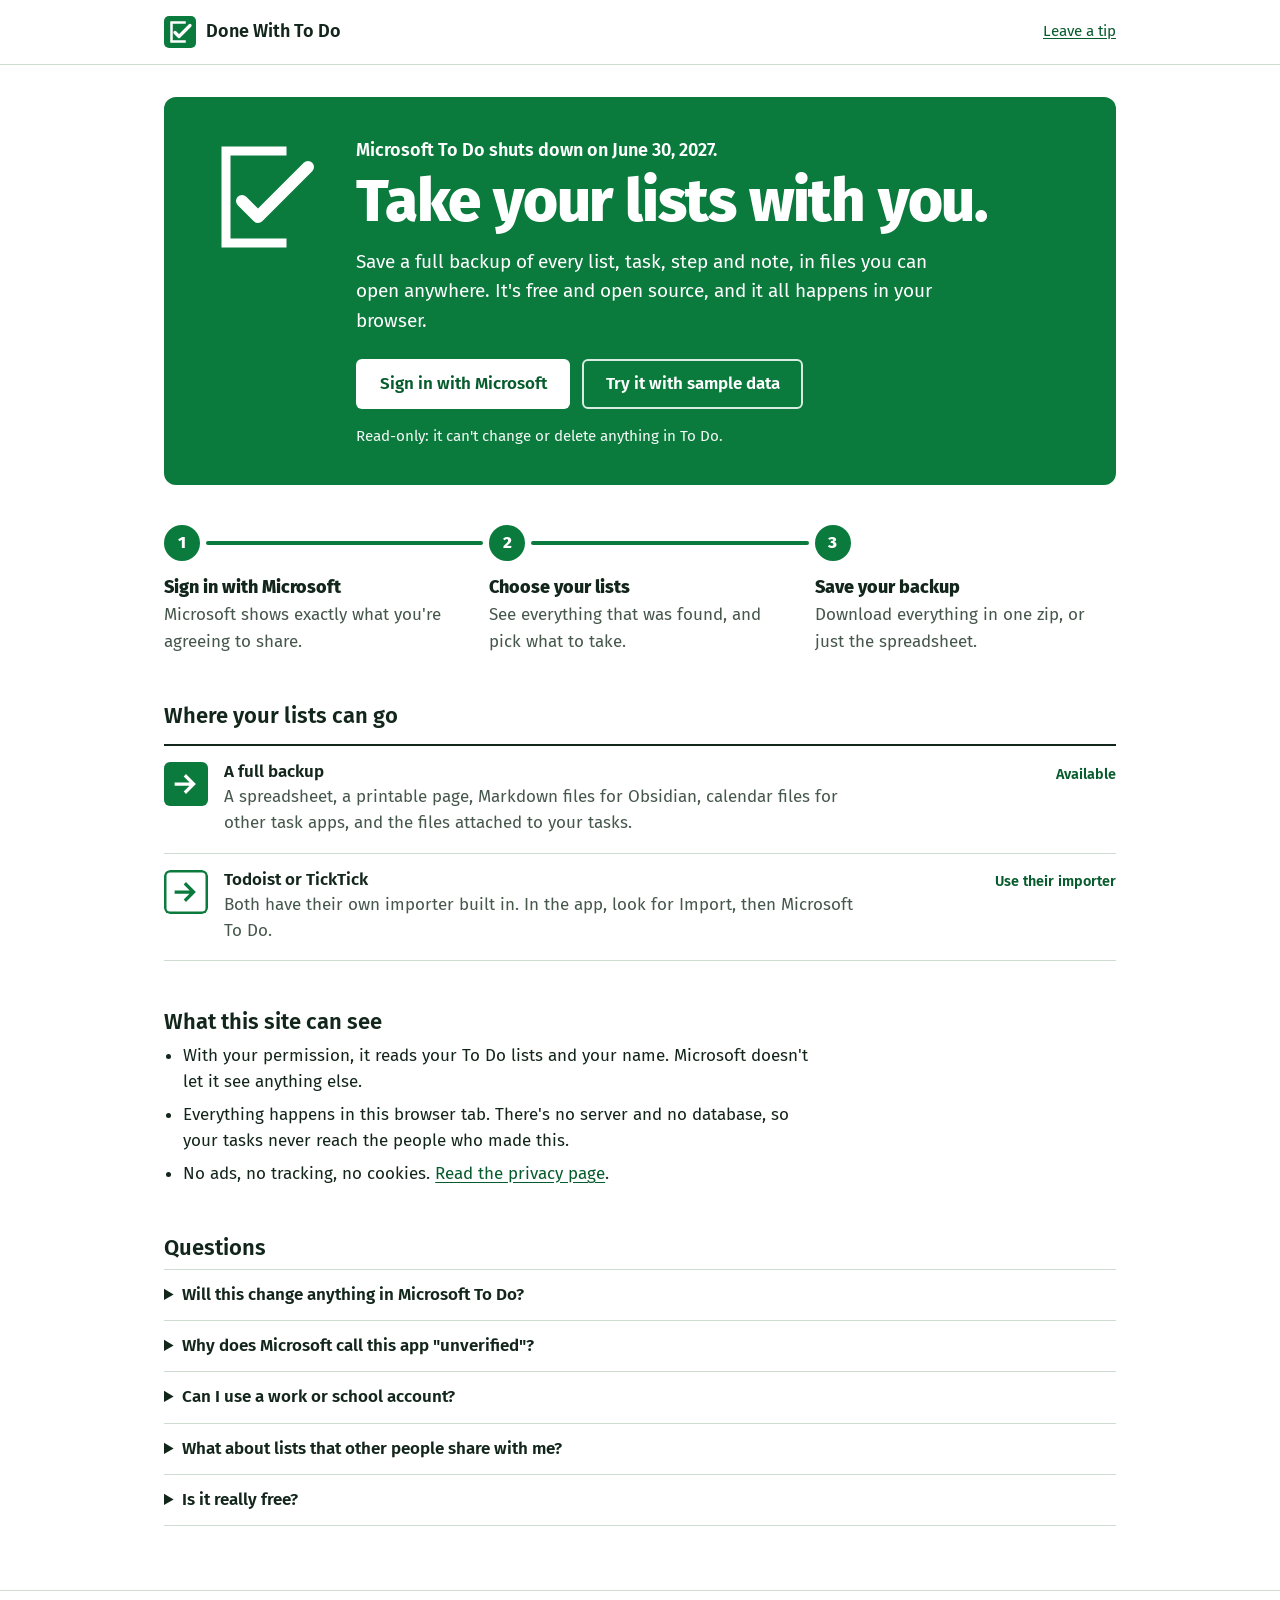
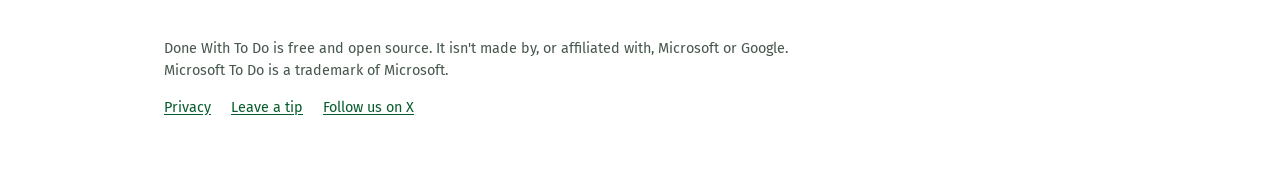
==== commit cc1e77b3: "Link to Lifeboat Labs on X A "Follow us on X" link in the footer and the readme, and the account nam" ====
--- a/index.html
+++ b/index.html
@@ -16,6 +16,7 @@
   <meta property="og:image:height" content="630">
   <meta property="og:image:alt" content="Done With To Do: Microsoft To Do shuts down on June 30, 2027. Back up every list, task and note before it goes.">
   <meta name="twitter:card" content="summary_large_image">
+  <meta name="twitter:site" content="@Lifeboat_labs">
   <link rel="canonical" href="https://lifeboatlabs.github.io/done-with-todo/">
   <link rel="icon" href="favicon.svg?v=9" type="image/svg+xml">
   <link rel="stylesheet" href="styles.css?v=9">
@@ -262,7 +263,7 @@
   <footer class="site-footer">
     <div class="wrap">
       <p>Done With To Do is free and open source. It isn't made by, or affiliated with, Microsoft or Google. Microsoft To Do is a trademark of Microsoft.</p>
-      <p class="footer-links"><a href="privacy.html">Privacy</a> <a id="footer-source" href="#" hidden>Source code</a> <a id="footer-donate" href="#" hidden>Leave a tip</a></p>
+      <p class="footer-links"><a href="privacy.html">Privacy</a> <a id="footer-source" href="#" hidden>Source code</a> <a id="footer-donate" href="#" hidden>Leave a tip</a> <a href="https://x.com/Lifeboat_labs">Follow us on X</a></p>
     </div>
   </footer>
 </body>
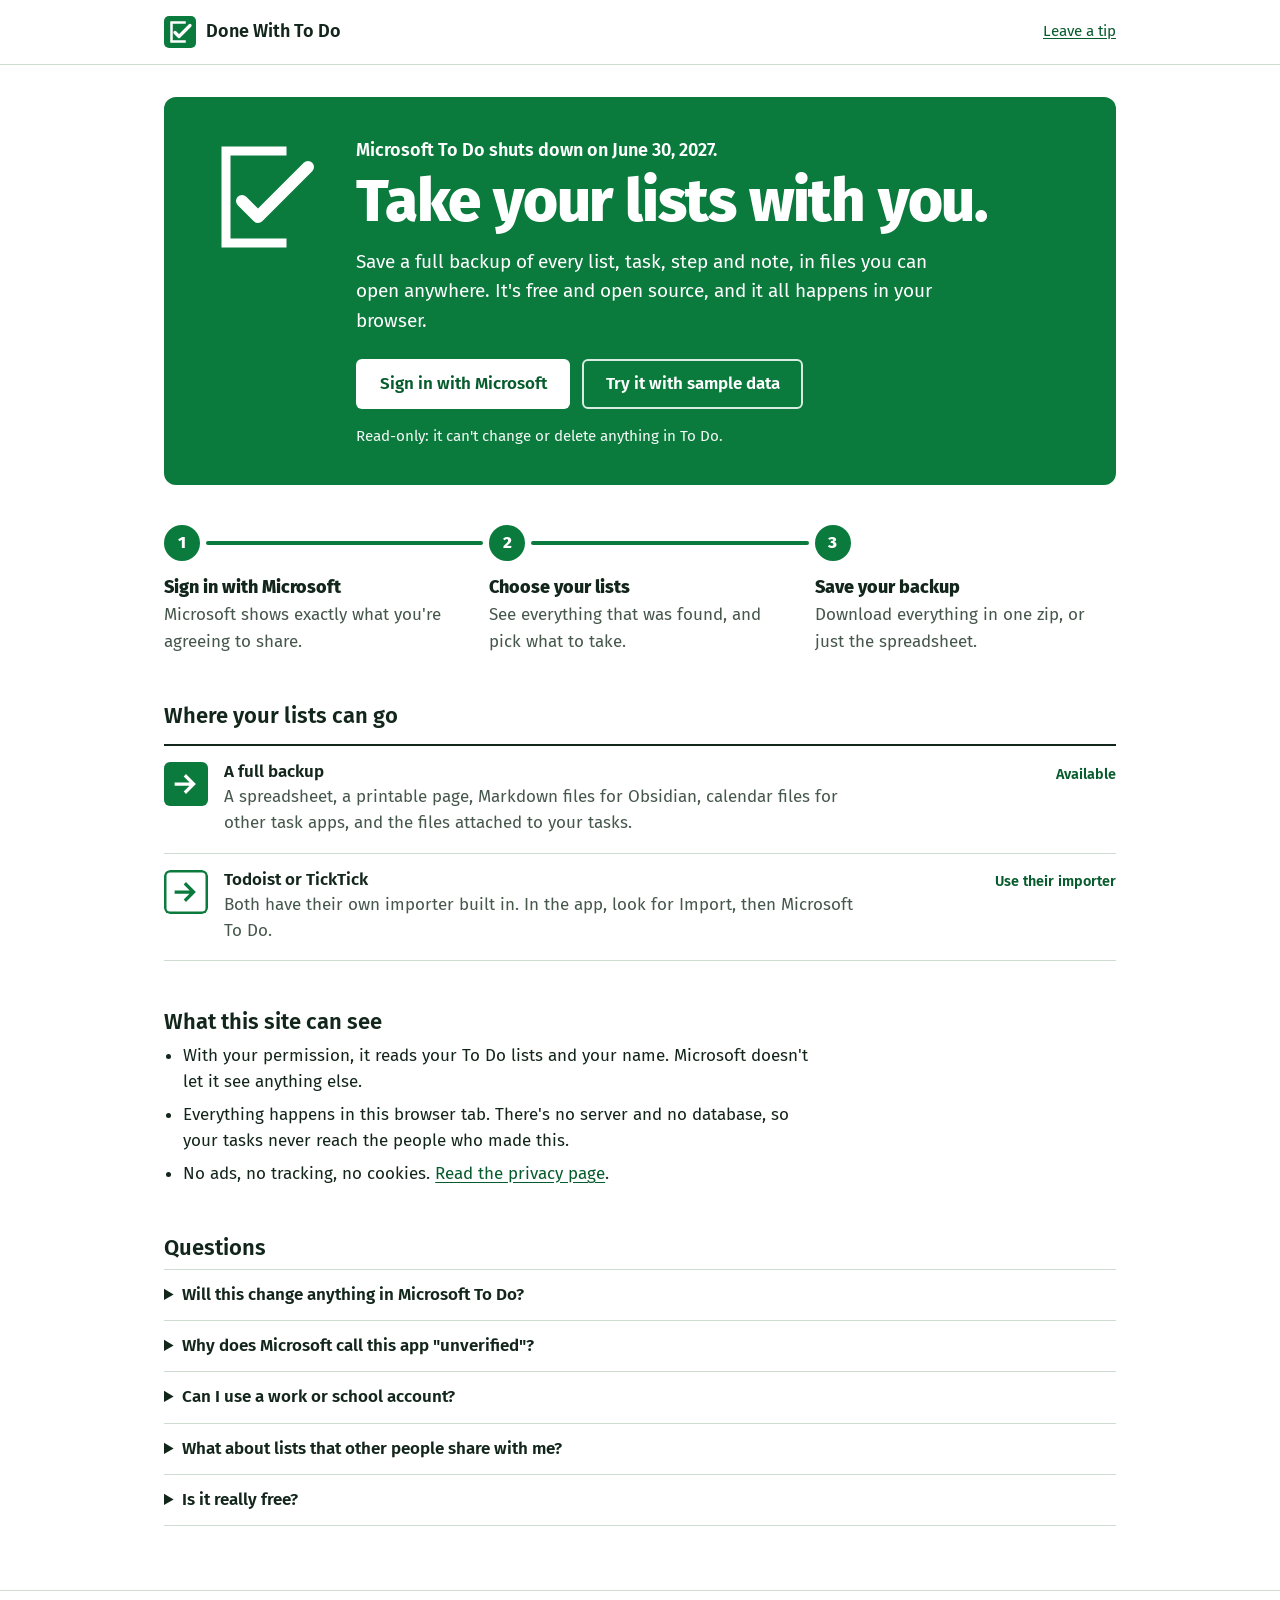
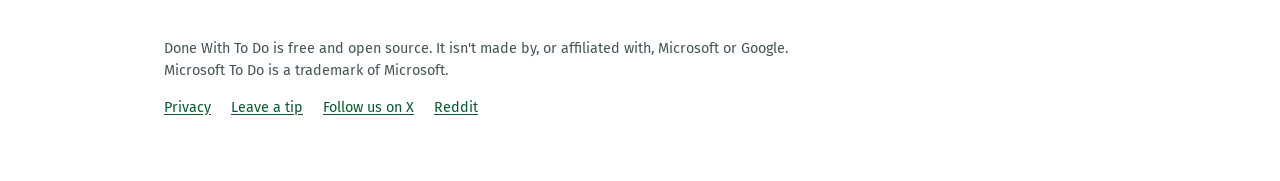
==== commit a8c5cf90: "Link to Lifeboat Labs on Reddit too Next to the X link at the bottom of the page and in the readme. " ====
--- a/index.html
+++ b/index.html
@@ -263,7 +263,7 @@
   <footer class="site-footer">
     <div class="wrap">
       <p>Done With To Do is free and open source. It isn't made by, or affiliated with, Microsoft or Google. Microsoft To Do is a trademark of Microsoft.</p>
-      <p class="footer-links"><a href="privacy.html">Privacy</a> <a id="footer-source" href="#" hidden>Source code</a> <a id="footer-donate" href="#" hidden>Leave a tip</a> <a href="https://x.com/Lifeboat_labs">Follow us on X</a></p>
+      <p class="footer-links"><a href="privacy.html">Privacy</a> <a id="footer-source" href="#" hidden>Source code</a> <a id="footer-donate" href="#" hidden>Leave a tip</a> <a href="https://x.com/Lifeboat_labs">Follow us on X</a> <a href="https://www.reddit.com/user/Natural_Ad5072/">Reddit</a></p>
     </div>
   </footer>
 </body>
